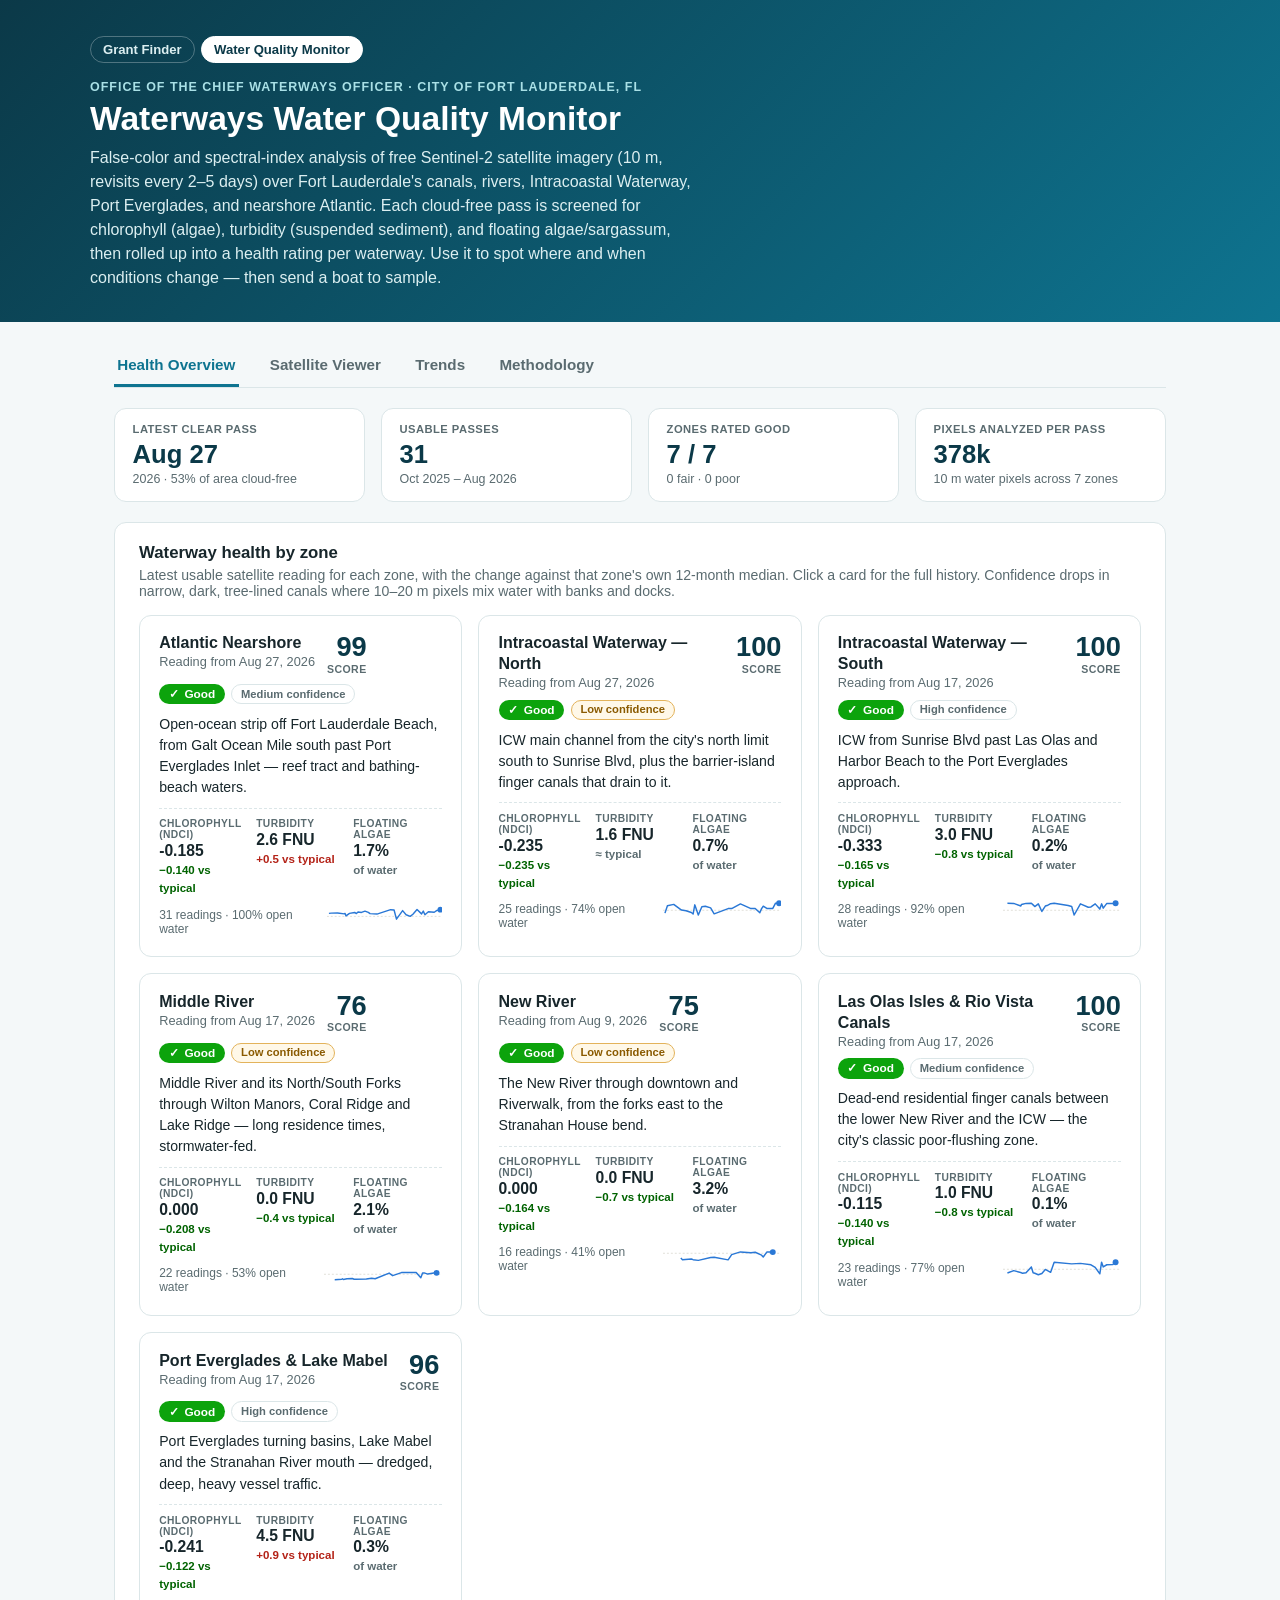
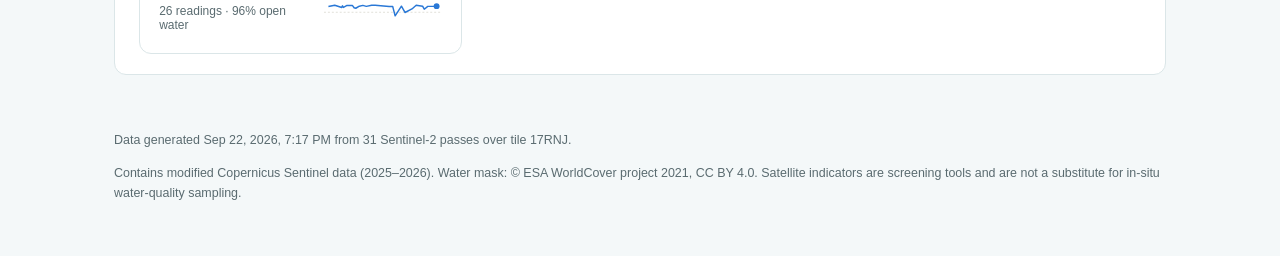
==== water-quality.html @ 7f7314ee "Add satellite water quality monitor for Fort Lauderdale waterways New water-quality.html page (linke" ====
<!DOCTYPE html>
<html lang="en">
<head>
<meta charset="UTF-8" />
<meta name="viewport" content="width=device-width, initial-scale=1.0" />
<title>Fort Lauderdale Water Quality Monitor</title>
<link rel="stylesheet" href="styles.css" />
<link rel="stylesheet" href="wq.css" />
</head>
<body>
<header class="hero">
  <div class="hero-inner">
    <nav class="site-nav">
      <a href="index.html">Grant Finder</a>
      <a href="water-quality.html" class="active">Water Quality Monitor</a>
    </nav>
    <div class="eyebrow">Office of the Chief Waterways Officer · City of Fort Lauderdale, FL</div>
    <h1>Waterways Water Quality Monitor</h1>
    <p>
      False-color and spectral-index analysis of free Sentinel-2 satellite imagery (10 m,
      revisits every 2–5 days) over Fort Lauderdale's canals, rivers, Intracoastal Waterway,
      Port Everglades, and nearshore Atlantic. Each cloud-free pass is screened for
      chlorophyll (algae), turbidity (suspended sediment), and floating algae/sargassum,
      then rolled up into a health rating per waterway. Use it to spot where and when
      conditions change — then send a boat to sample.
    </p>
  </div>
</header>

<main>
  <nav class="tabs" id="tab-nav">
    <button class="tab-btn active" data-tab="overview">Health Overview</button>
    <button class="tab-btn" data-tab="viewer">Satellite Viewer</button>
    <button class="tab-btn" data-tab="trends">Trends</button>
    <button class="tab-btn" data-tab="method">Methodology</button>
  </nav>

  <section id="tab-panel-overview" class="tab-panel">
    <div id="stat-row" class="stat-row"></div>
    <section class="panel">
      <h2>Waterway health by zone</h2>
      <p class="hint">
        Latest usable satellite reading for each zone, with the change against that zone's
        own 12-month median. Click a card for the full history. Confidence drops in narrow,
        dark, tree-lined canals where 10–20 m pixels mix water with banks and docks.
      </p>
      <div id="zone-grid"></div>
    </section>
  </section>

  <section id="tab-panel-viewer" class="tab-panel" hidden>
    <section class="panel">
      <div class="viewer-controls">
        <label class="ctl">
          <span class="meta-label">Image date</span>
          <select id="date-select"></select>
        </label>
        <label class="ctl-check">
          <input type="checkbox" id="zones-toggle" checked /> Show zone outlines
        </label>
      </div>
      <div id="layer-chips" class="layer-chips"></div>
      <p id="layer-desc" class="hint"></p>
      <div class="viewer-layout">
        <div id="map-frame" class="map-frame">
          <div id="map-inner" class="map-inner">
            <img id="map-img" alt="Sentinel-2 image of Fort Lauderdale" draggable="false" />
            <svg id="map-zones" class="map-zones"></svg>
          </div>
          <div class="zoom-ctl">
            <button id="zoom-in" aria-label="Zoom in">+</button>
            <button id="zoom-out" aria-label="Zoom out">&minus;</button>
            <button id="zoom-reset" aria-label="Reset view">&#8634;</button>
          </div>
          <div id="map-tip" class="map-tip" hidden></div>
        </div>
        <aside class="viewer-side">
          <div id="legend"></div>
          <div id="scene-zones"></div>
        </aside>
      </div>
    </section>
  </section>

  <section id="tab-panel-trends" class="tab-panel" hidden>
    <section class="panel">
      <div class="viewer-controls">
        <label class="ctl">
          <span class="meta-label">Metric</span>
          <select id="metric-select">
            <option value="score">Health score (0–100)</option>
            <option value="ndci">Chlorophyll index (NDCI)</option>
            <option value="turb">Turbidity (FNU)</option>
            <option value="fai_pct">Floating algae (% of water)</option>
          </select>
        </label>
        <label class="ctl">
          <span class="meta-label">Highlight zone</span>
          <select id="zone-select"></select>
        </label>
      </div>
      <div id="trend-chart" class="trend-chart"></div>
      <p class="hint" id="trend-note"></p>
      <details class="table-toggle">
        <summary>Show as table</summary>
        <div id="trend-table"></div>
      </details>
    </section>
  </section>

  <section id="tab-panel-method" class="tab-panel" hidden>
    <section class="panel method">
      <h2>How this works</h2>
      <ol>
        <li>
          <strong>Imagery.</strong> Sentinel-2 Level-2A surface reflectance (ESA Copernicus),
          MGRS tile 17RNJ, read directly from the public AWS Open Data bucket
          (<code>s3://sentinel-cogs</code>). Only passes where at least half the study area
          is cloud-free are used; clouds and cloud shadows are buffered by ~100 m because
          haze at cloud edges reads as turbid water.
        </li>
        <li>
          <strong>Where the water is.</strong> ESA WorldCover 2021 (10 m) permanent-water
          class, shrunk by one pixel to drop mixed bank/dock pixels. Each pass then rejects
          boats, bridges and sun glint (bright shortwave-infrared), and pixels where the
          atmospheric correction clipped red to zero — common in the darkest tannic canals.
        </li>
        <li>
          <strong>Atmospheric residual.</strong> The standard correction (Sen2Cor) is built
          for land and leaves a small haze offset over water. Each pass subtracts the darkest
          1% of deep offshore water in the red, red-edge, NIR and SWIR bands
          (dark-object subtraction), where true water-leaving signal is essentially zero.
        </li>
        <li>
          <strong>Zones.</strong> Seven waterway zones are scored separately, using the median
          of every valid water pixel inside each.
        </li>
      </ol>

      <h2>False-color composites</h2>
      <div id="method-layers" class="method-grid"></div>

      <h2>Indicators &amp; health score</h2>
      <table class="method-table">
        <thead><tr><th>Indicator</th><th>Formula (Sentinel-2 bands)</th><th>Good</th><th>Poor</th><th>Weight</th></tr></thead>
        <tbody>
          <tr><td>Chlorophyll-a proxy — NDCI<br><span class="cite">Mishra &amp; Mishra 2012</span></td><td><code>(B5 − B4) / (B5 + B4)</code></td><td>≤ −0.10 (≈7 µg/L)</td><td>≥ +0.10 (≈25 µg/L)</td><td>45%</td></tr>
          <tr><td>Turbidity (FNU)<br><span class="cite">Dogliotti et al. 2015</span></td><td><code>228.1·ρ / (1 − ρ/0.1641)</code>, ρ = B4</td><td>≤ 3</td><td>≥ 20</td><td>40%</td></tr>
          <tr><td>Floating algae / sargassum — FAI<br><span class="cite">Hu 2009</span></td><td><code>B8 − [B4 + (B11 − B4)·(833−665)/(1610−665)]</code>, share of water &gt; 0.01</td><td>≤ 1%</td><td>≥ 15%</td><td>15%</td></tr>
        </tbody>
      </table>
      <p>
        Each indicator scales linearly from 100 (good) to 0 (poor); the weighted sum is the
        health score. <span class="status-inline good">Good ≥ 70</span>
        <span class="status-inline fair">Fair 45–69</span>
        <span class="status-inline poor">Poor &lt; 45</span>. For regulatory context, Florida's
        Class III surface-water turbidity standard is 29 NTU above natural background
        (Rule 62-302.530, F.A.C.); NOAA's estuarine eutrophication assessment treats
        chlorophyll-a above 20 µg/L as high. The approximate chlorophyll-a equivalents use Mishra &amp; Mishra's NDCI curve, which was fitted in productive, turbid waters — treat them as rough.
      </p>

      <h2>Limits — read before acting on a number</h2>
      <ul>
        <li>
          These are <strong>remote-sensing screening indicators, not lab measurements</strong>.
          They are uncalibrated against local sampling; the index-to-concentration relationships
          were developed elsewhere. Use them to decide where and when to sample, and compare
          against Broward County's ambient water-quality monitoring before drawing conclusions.
        </li>
        <li>
          <strong>Narrow canals are hard.</strong> Middle River, New River and many finger canals
          are 20–60 m wide, i.e. 2–6 pixels. Bank vegetation, docks, boats and shade leak into
          those pixels, and the red-edge band is 20 m. These zones carry a confidence rating;
          treat "low" as "look at the imagery, don't trust the score."
        </li>
        <li>
          <strong>Shallow, clear water</strong> (nearshore reef, sand flats) reflects the bottom,
          which can read as turbidity. Dark tannic water (dissolved organic matter from runoff)
          absorbs light and can read as <em>low</em> turbidity even when it isn't.
        </li>
        <li>
          <strong>Bacteria (enterococci), dissolved oxygen, and nutrients are invisible from
          orbit.</strong> Swim advisories and fish-kill risk still need field data.
        </li>
        <li>Rainy-season cloud cover (June–October) leaves long gaps between usable passes.</li>
      </ul>

      <h2>Refreshing the data</h2>
      <p>
        Everything on this page is produced by <code>scripts/wq_pipeline.py</code> (Python:
        rasterio, numpy, pillow, pyproj), which writes <code>wq-data.js</code> and the images in
        <code>wq/img/</code>. A scheduled GitHub Action re-runs it weekly. No accounts or API keys
        are needed.
      </p>
    </section>
  </section>
</main>

<div id="zone-modal" class="modal-overlay" hidden>
  <div class="modal-panel" role="dialog" aria-modal="true">
    <button id="modal-close" class="modal-close" aria-label="Close">&times;</button>
    <div id="modal-body"></div>
  </div>
</div>

<footer>
  <p id="data-footer"></p>
  <p>
    Contains modified Copernicus Sentinel data (2025–2026). Water mask: © ESA WorldCover project 2021, CC BY 4.0. Satellite indicators
    are screening tools and are not a substitute for in-situ water-quality sampling.
  </p>
</footer>

<script src="wq-data.js"></script>
<script src="wq.js"></script>
</body>
</html>
---- styles.css ----
:root {
  --navy: #0b3948;
  --teal: #0e7490;
  --aqua: #14b8a6;
  --bg: #f4f8f9;
  --card-bg: #ffffff;
  --text: #17262b;
  --text-muted: #5a6b70;
  --border: #dbe6e8;
}

* { box-sizing: border-box; }

body {
  margin: 0;
  font-family: -apple-system, BlinkMacSystemFont, "Segoe UI", Roboto, Helvetica, Arial, sans-serif;
  background: var(--bg);
  color: var(--text);
}

header.hero {
  background: linear-gradient(135deg, var(--navy), var(--teal));
  color: #fff;
  padding: 2.25rem 1.5rem 2rem;
}

.hero-inner {
  max-width: 1100px;
  margin: 0 auto;
}

.site-nav {
  display: flex;
  flex-wrap: wrap;
  gap: 0.4rem;
  margin-bottom: 1.1rem;
}

.site-nav a {
  color: #dceff1;
  text-decoration: none;
  font-size: 0.82rem;
  font-weight: 600;
  padding: 0.3rem 0.75rem;
  border: 1px solid rgba(255, 255, 255, 0.28);
  border-radius: 999px;
}

.site-nav a:hover {
  background: rgba(255, 255, 255, 0.12);
}

.site-nav a.active {
  background: #fff;
  color: var(--navy);
  border-color: #fff;
}

.hero-inner .eyebrow {
  text-transform: uppercase;
  letter-spacing: 0.08em;
  font-size: 0.78rem;
  color: #a9e0e6;
  font-weight: 600;
}

.hero-inner h1 {
  margin: 0.35rem 0 0.5rem;
  font-size: clamp(1.5rem, 3vw, 2.1rem);
}

.hero-inner p {
  margin: 0;
  max-width: 68ch;
  color: #dceff1;
  line-height: 1.5;
}

main {
  max-width: 1100px;
  margin: 0 auto;
  padding: 1.5rem;
}

.tabs {
  display: flex;
  gap: 0.5rem;
  margin-bottom: 1.25rem;
  border-bottom: 1px solid var(--border);
}

.tab-btn {
  background: none;
  border: none;
  border-bottom: 3px solid transparent;
  padding: 0.65rem 0.2rem;
  margin-right: 1.25rem;
  font-size: 0.95rem;
  font-weight: 700;
  color: var(--text-muted);
  cursor: pointer;
}

.tab-btn:hover {
  color: var(--navy);
}

.tab-btn.active {
  color: var(--teal);
  border-bottom-color: var(--teal);
}

.panel {
  background: var(--card-bg);
  border: 1px solid var(--border);
  border-radius: 12px;
  padding: 1.25rem 1.5rem;
  margin-bottom: 1.25rem;
}

.panel h2 {
  margin: 0 0 0.25rem;
  font-size: 1.05rem;
}

.panel .hint {
  margin: 0 0 1rem;
  color: var(--text-muted);
  font-size: 0.88rem;
}

.controls-row {
  display: flex;
  flex-wrap: wrap;
  gap: 0.75rem;
  align-items: center;
  margin-bottom: 1rem;
}

#search {
  flex: 1 1 240px;
  padding: 0.55rem 0.8rem;
  border: 1px solid var(--border);
  border-radius: 8px;
  font-size: 0.92rem;
}

#sort {
  padding: 0.55rem 0.8rem;
  border: 1px solid var(--border);
  border-radius: 8px;
  font-size: 0.9rem;
  background: #fff;
}

#category-chips,
#level-chips {
  display: flex;
  flex-wrap: wrap;
  gap: 0.5rem;
  margin-bottom: 0.6rem;
}

#level-chips {
  margin-bottom: 1rem;
}

.chip {
  border: 1px solid var(--border);
  background: #fff;
  border-radius: 999px;
  padding: 0.4rem 0.85rem;
  font-size: 0.83rem;
  cursor: pointer;
  color: var(--text);
}

.chip.active {
  background: var(--chip-color, var(--teal));
  border-color: var(--chip-color, var(--teal));
  color: #fff;
  font-weight: 600;
}

#result-count {
  color: var(--text-muted);
  font-size: 0.85rem;
  margin: 0 0 0.75rem;
}

#grid {
  display: grid;
  grid-template-columns: repeat(auto-fill, minmax(340px, 1fr));
  gap: 1rem;
}

.card {
  background: var(--card-bg);
  border: 1px solid var(--border);
  border-radius: 12px;
  padding: 1.1rem 1.2rem 1.3rem;
  display: flex;
  flex-direction: column;
  gap: 0.6rem;
}

.card-top {
  display: grid;
  grid-template-columns: 1fr;
  gap: 0.4rem;
  align-items: start;
}

.card-headline h3 {
  margin: 0 0 0.15rem;
  font-size: 1.02rem;
  line-height: 1.3;
}

.agency {
  font-size: 0.8rem;
  color: var(--text-muted);
}

.level {
  font-style: italic;
}

.status-pill {
  grid-column: 1 / -1;
  justify-self: start;
  color: #fff;
  font-size: 0.72rem;
  font-weight: 700;
  padding: 0.22rem 0.6rem;
  border-radius: 999px;
  margin-top: 0.25rem;
}

.level-pill {
  grid-column: 1 / -1;
  justify-self: start;
  background: #fff;
  border: 1px solid;
  font-size: 0.68rem;
  font-weight: 700;
  padding: 0.18rem 0.55rem;
  border-radius: 999px;
}

.summary {
  margin: 0;
  font-size: 0.88rem;
  line-height: 1.5;
  color: var(--text);
}

.why-fit {
  background: #eef8f7;
  border-left: 3px solid var(--aqua);
  padding: 0.5rem 0.7rem;
  font-size: 0.83rem;
  line-height: 1.45;
  border-radius: 0 6px 6px 0;
}

.meta-grid {
  display: grid;
  grid-template-columns: 1fr 1fr;
  gap: 0.5rem 0.8rem;
  font-size: 0.8rem;
}

.meta-label {
  display: block;
  font-weight: 700;
  color: var(--text-muted);
  font-size: 0.7rem;
  text-transform: uppercase;
  letter-spacing: 0.04em;
  margin-bottom: 0.1rem;
}

.deadline {
  font-size: 0.85rem;
  padding-top: 0.2rem;
  border-top: 1px dashed var(--border);
}

.deadline.rolling {
  color: #1a7f37;
  font-weight: 600;
}

.deadline.contact {
  color: #a15c00;
  font-weight: 600;
}

.deadline-note {
  font-size: 0.76rem;
  color: var(--text-muted);
  line-height: 1.4;
}

.tags {
  display: flex;
  flex-wrap: wrap;
  gap: 0.4rem;
}

.tag {
  font-size: 0.68rem;
  border: 1px solid;
  border-radius: 999px;
  padding: 0.15rem 0.5rem;
  font-weight: 600;
  letter-spacing: 0.01em;
}

.source-link {
  display: inline-block;
  align-self: flex-start;
  font-size: 0.82rem;
  font-weight: 700;
  color: #fff;
  background: var(--teal);
  text-decoration: none;
  padding: 0.4rem 0.75rem;
  border-radius: 6px;
  margin-bottom: 0.6rem;
}

.source-link:hover {
  background: var(--navy);
}

.empty {
  grid-column: 1 / -1;
  text-align: center;
  color: var(--text-muted);
  padding: 3rem 1rem;
}

footer {
  max-width: 1100px;
  margin: 0 auto;
  padding: 0 1.5rem 2.5rem;
  color: var(--text-muted);
  font-size: 0.78rem;
  line-height: 1.6;
}

@media (max-width: 480px) {
  .meta-grid { grid-template-columns: 1fr; }
}

/* --- Gantt / timeline tab --- */

#gantt-wrap {
  overflow-x: auto;
}

.gantt-svg {
  min-width: 720px;
  width: 100%;
  height: auto;
  font-family: inherit;
}

.gantt-row-label {
  font-size: 11px;
  fill: var(--text);
}

.gantt-month-label {
  font-size: 11px;
  fill: var(--text-muted);
}

.gantt-gridline {
  stroke: var(--border);
  stroke-width: 1;
}

.gantt-today-line {
  stroke: #d1394a;
  stroke-width: 1.5;
  stroke-dasharray: 4 3;
}

.gantt-today-label {
  font-size: 10px;
  fill: #d1394a;
  font-weight: 700;
}

.gantt-varies-label {
  font-size: 11px;
  font-style: italic;
  fill: var(--text-muted);
}

.gantt-bar {
  rx: 4;
  ry: 4;
}

.gantt-row {
  cursor: pointer;
}

.gantt-row:hover .gantt-row-label,
.gantt-row:focus-visible .gantt-row-label {
  text-decoration: underline;
  fill: var(--teal);
}

.gantt-row:hover .gantt-row-hit {
  fill: rgba(14, 116, 144, 0.06);
}

.gantt-legend {
  display: flex;
  flex-wrap: wrap;
  gap: 1rem;
  margin-top: 0.9rem;
  font-size: 0.78rem;
  color: var(--text-muted);
}

.gantt-legend-item {
  display: flex;
  align-items: center;
  gap: 0.4rem;
}

.gantt-legend-swatch {
  width: 18px;
  height: 10px;
  border-radius: 3px;
  display: inline-block;
  flex-shrink: 0;
}

#period-list {
  display: flex;
  flex-direction: column;
  gap: 0.6rem;
}

.period-row {
  display: grid;
  grid-template-columns: minmax(200px, 1fr) auto;
  gap: 0.3rem 1rem;
  align-items: baseline;
  padding: 0.6rem 0.75rem;
  border: 1px solid var(--border);
  border-radius: 8px;
  cursor: pointer;
}

.period-row:hover,
.period-row:focus-visible {
  border-color: var(--teal);
  background: #f0fafa;
  outline: none;
}

.period-row .period-name {
  font-weight: 700;
  font-size: 0.9rem;
}

.period-row .period-agency {
  font-size: 0.76rem;
  color: var(--text-muted);
  grid-column: 1 / -1;
}

.period-row .period-value {
  font-size: 0.82rem;
  text-align: right;
  white-space: nowrap;
}

.period-row .period-value.approx {
  color: #a15c00;
}

.period-type-badge {
  display: inline-block;
  font-size: 0.65rem;
  font-weight: 700;
  padding: 0.1rem 0.45rem;
  border-radius: 999px;
  margin-left: 0.4rem;
  vertical-align: middle;
}

/* --- Grant detail modal --- */

.modal-overlay {
  position: fixed;
  inset: 0;
  background: rgba(11, 57, 72, 0.55);
  display: flex;
  align-items: flex-start;
  justify-content: center;
  padding: 4vh 1rem;
  overflow-y: auto;
  z-index: 1000;
}

.modal-overlay[hidden] {
  display: none;
}

.modal-panel {
  background: var(--card-bg);
  border-radius: 12px;
  max-width: 640px;
  width: 100%;
  padding: 1.5rem 1.5rem 1.75rem;
  position: relative;
  box-shadow: 0 20px 50px rgba(0, 0, 0, 0.3);
}

.modal-panel .card-top,
.modal-panel .summary,
.modal-panel .why-fit,
.modal-panel .meta-grid,
.modal-panel .deadline,
.modal-panel .deadline-note,
.modal-panel .tags,
.modal-panel .source-link {
  margin-bottom: 0.7rem;
}

.modal-panel > div > *:first-child {
  margin-top: 0;
}

.modal-close {
  position: absolute;
  top: 0.6rem;
  right: 0.75rem;
  background: none;
  border: none;
  font-size: 1.6rem;
  line-height: 1;
  color: var(--text-muted);
  cursor: pointer;
  padding: 0.25rem;
}

.modal-close:hover {
  color: var(--navy);
}
---- wq.css ----
/* Water Quality Monitor — builds on styles.css */

:root {
  --good: #0ca30c;
  --fair: #fab219;
  --poor: #d03b3b;
  --nodata: #898781;
  --series-1: #2a78d6;
  --context: #c3c2b7;
  --grid: #e1e0d9;
}

.tab-panel[hidden] { display: none; }

/* --- stat row --- */

.stat-row {
  display: grid;
  grid-template-columns: repeat(auto-fit, minmax(170px, 1fr));
  gap: 1rem;
  margin-bottom: 1.25rem;
}

.stat {
  background: var(--card-bg);
  border: 1px solid var(--border);
  border-radius: 12px;
  padding: 0.9rem 1.1rem;
}

.stat .meta-label { margin-bottom: 0.3rem; }

.stat-value {
  font-size: 1.6rem;
  font-weight: 700;
  color: var(--navy);
  line-height: 1.15;
}

.stat-sub {
  font-size: 0.78rem;
  color: var(--text-muted);
  margin-top: 0.2rem;
}

/* --- zone cards --- */

#zone-grid {
  display: grid;
  grid-template-columns: repeat(auto-fill, minmax(300px, 1fr));
  gap: 1rem;
}

.zone-card {
  cursor: pointer;
  text-align: left;
  font: inherit;
  color: inherit;
}

.zone-card:hover,
.zone-card:focus-visible {
  border-color: var(--teal);
  box-shadow: 0 2px 10px rgba(14, 116, 144, 0.12);
  outline: none;
}

.zone-head {
  display: flex;
  justify-content: space-between;
  align-items: flex-start;
  gap: 0.75rem;
}

.zone-head h3 {
  margin: 0;
  font-size: 1rem;
  line-height: 1.3;
}

.zone-score {
  font-size: 1.7rem;
  font-weight: 700;
  line-height: 1;
  color: var(--navy);
  text-align: right;
}

.zone-score small {
  display: block;
  font-size: 0.66rem;
  font-weight: 600;
  color: var(--text-muted);
  text-transform: uppercase;
  letter-spacing: 0.04em;
  margin-top: 0.2rem;
}

.pill-row {
  display: flex;
  flex-wrap: wrap;
  gap: 0.4rem;
}

.status-badge {
  display: inline-flex;
  align-items: center;
  gap: 0.35rem;
  font-size: 0.74rem;
  font-weight: 700;
  padding: 0.2rem 0.6rem;
  border-radius: 999px;
  color: #fff;
  background: var(--nodata);
  white-space: nowrap;
}

.status-badge.good { background: var(--good); }
.status-badge.fair { background: var(--fair); color: #3d2a00; }
.status-badge.poor { background: var(--poor); }

.conf-badge {
  font-size: 0.7rem;
  font-weight: 700;
  padding: 0.18rem 0.55rem;
  border-radius: 999px;
  border: 1px solid var(--border);
  color: var(--text-muted);
  background: #fff;
}

.conf-badge.low { border-color: #e3b35b; color: #8a5a00; background: #fff8e8; }

.metric-grid {
  display: grid;
  grid-template-columns: repeat(3, 1fr);
  gap: 0.5rem;
  border-top: 1px dashed var(--border);
  padding-top: 0.6rem;
}

.metric .meta-label { font-size: 0.64rem; }

.metric-val {
  font-size: 0.98rem;
  font-weight: 700;
  font-variant-numeric: tabular-nums;
}

.delta {
  font-size: 0.72rem;
  font-weight: 600;
  color: var(--text-muted);
}

.delta.worse { color: #b42318; }
.delta.better { color: #006300; }

.zone-foot {
  display: flex;
  justify-content: space-between;
  align-items: flex-end;
  gap: 0.5rem;
  font-size: 0.75rem;
  color: var(--text-muted);
}

.spark { display: block; }

/* --- viewer --- */

.viewer-controls {
  display: flex;
  flex-wrap: wrap;
  gap: 1rem;
  align-items: flex-end;
  margin-bottom: 0.9rem;
}

.ctl select {
  display: block;
  padding: 0.5rem 0.75rem;
  border: 1px solid var(--border);
  border-radius: 8px;
  font-size: 0.9rem;
  background: #fff;
  min-width: 220px;
}

.ctl-check {
  font-size: 0.85rem;
  display: flex;
  align-items: center;
  gap: 0.4rem;
  padding-bottom: 0.55rem;
}

.layer-chips {
  display: flex;
  flex-wrap: wrap;
  gap: 0.5rem;
  margin-bottom: 0.5rem;
}

.viewer-layout {
  display: grid;
  grid-template-columns: minmax(0, 1fr) 280px;
  gap: 1.25rem;
  align-items: start;
}

@media (max-width: 860px) {
  .viewer-layout { grid-template-columns: 1fr; }
}

.map-frame {
  position: relative;
  overflow: hidden;
  border-radius: 10px;
  border: 1px solid var(--border);
  background: #0b1a1f;
  aspect-ratio: 1410 / 1670;
  max-height: 78vh;
  margin: 0 auto;
  width: 100%;
  cursor: grab;
  touch-action: none;
}

.map-frame.dragging { cursor: grabbing; }

.map-inner {
  position: absolute;
  inset: 0;
  transform-origin: 0 0;
}

.map-inner img,
.map-zones {
  position: absolute;
  inset: 0;
  width: 100%;
  height: 100%;
  user-select: none;
}

.map-zones polygon {
  fill: rgba(255, 255, 255, 0);
  stroke: #fff;
  stroke-width: 2;
  stroke-dasharray: var(--dash, 6 4);
  vector-effect: non-scaling-stroke;
  cursor: pointer;
}

.map-zones polygon:hover,
.map-zones polygon.active {
  fill: rgba(255, 255, 255, 0.12);
  stroke: #ffe066;
  stroke-dasharray: none;
}

.map-zones text {
  fill: #fff;
  font-size: var(--label-size, 22px);
  font-weight: 700;
  paint-order: stroke;
  stroke: rgba(0, 0, 0, 0.75);
  stroke-width: var(--label-stroke, 4px);
  pointer-events: none;
}

.zoom-ctl {
  position: absolute;
  top: 0.6rem;
  right: 0.6rem;
  display: flex;
  flex-direction: column;
  gap: 0.3rem;
}

.zoom-ctl button {
  width: 32px;
  height: 32px;
  border-radius: 6px;
  border: none;
  background: rgba(255, 255, 255, 0.92);
  font-size: 1.1rem;
  font-weight: 700;
  color: var(--navy);
  cursor: pointer;
}

.map-tip {
  position: absolute;
  pointer-events: none;
  background: rgba(11, 57, 72, 0.94);
  color: #fff;
  font-size: 0.78rem;
  padding: 0.45rem 0.6rem;
  border-radius: 6px;
  max-width: 240px;
  line-height: 1.4;
}

.viewer-side h3 {
  font-size: 0.9rem;
  margin: 0 0 0.5rem;
}

.legend-bar {
  height: 12px;
  border-radius: 3px;
  margin: 0.3rem 0 0.2rem;
}

.legend-ticks {
  display: flex;
  justify-content: space-between;
  font-size: 0.72rem;
  color: var(--text-muted);
  font-variant-numeric: tabular-nums;
}

.legend-note {
  font-size: 0.76rem;
  color: var(--text-muted);
  line-height: 1.45;
  margin: 0.5rem 0 1rem;
}

.scene-zone-row {
  display: flex;
  justify-content: space-between;
  align-items: center;
  gap: 0.5rem;
  padding: 0.4rem 0.5rem;
  border-radius: 6px;
  font-size: 0.8rem;
  cursor: pointer;
}

.scene-zone-row:hover,
.scene-zone-row.active { background: #f0fafa; }

/* --- trends --- */

.trend-chart { position: relative; }

.trend-chart svg {
  width: 100%;
  height: auto;
  display: block;
  font-family: inherit;
}

.trend-chart .axis-label { font-size: 11px; fill: #898781; font-variant-numeric: tabular-nums; }
.trend-chart .gridline { stroke: var(--grid); stroke-width: 1; }
.trend-chart .baseline { stroke: #c3c2b7; stroke-width: 1; }
.trend-chart .band { opacity: 0.08; }
.trend-chart .ctx-line { fill: none; stroke: var(--context); stroke-width: 1.5; }
.trend-chart .focus-line { fill: none; stroke: var(--series-1); stroke-width: 2; }
.trend-chart .focus-dot { fill: var(--series-1); stroke: #fff; stroke-width: 2; }
.trend-chart .crosshair { stroke: #898781; stroke-width: 1; stroke-dasharray: 3 3; }
.trend-chart .direct-label { font-size: 12px; font-weight: 700; fill: var(--text); }

.chart-tip {
  position: absolute;
  pointer-events: none;
  background: #fff;
  border: 1px solid var(--border);
  box-shadow: 0 6px 20px rgba(0, 0, 0, 0.12);
  border-radius: 8px;
  padding: 0.5rem 0.65rem;
  font-size: 0.78rem;
  min-width: 190px;
}

.chart-tip .tip-date { font-weight: 700; margin-bottom: 0.3rem; }

.chart-tip .tip-row {
  display: flex;
  justify-content: space-between;
  gap: 1rem;
  font-variant-numeric: tabular-nums;
}

.chart-tip .tip-row.focus { font-weight: 700; }

.chart-legend {
  display: flex;
  flex-wrap: wrap;
  gap: 1rem;
  font-size: 0.78rem;
  color: var(--text-muted);
  margin: 0.2rem 0 0.6rem;
}

.chart-legend span { display: inline-flex; align-items: center; gap: 0.4rem; }
.chart-legend i { display: inline-block; width: 18px; height: 3px; border-radius: 2px; }

.table-toggle summary {
  cursor: pointer;
  font-size: 0.85rem;
  font-weight: 600;
  color: var(--teal);
}

.data-table {
  width: 100%;
  border-collapse: collapse;
  font-size: 0.78rem;
  margin-top: 0.6rem;
  font-variant-numeric: tabular-nums;
}

.data-table th,
.data-table td {
  border-bottom: 1px solid var(--border);
  padding: 0.35rem 0.45rem;
  text-align: right;
}

.data-table th:first-child,
.data-table td:first-child { text-align: left; }

.table-scroll { overflow-x: auto; }

/* --- methodology --- */

.method h2 { margin-top: 1.4rem; }
.method h2:first-child { margin-top: 0; }
.method li, .method p { font-size: 0.9rem; line-height: 1.55; }
.method li { margin-bottom: 0.4rem; }
.method code { background: #eef4f5; padding: 0.05rem 0.3rem; border-radius: 4px; font-size: 0.82rem; }
.cite { font-size: 0.74rem; color: var(--text-muted); }

.method-table {
  width: 100%;
  border-collapse: collapse;
  font-size: 0.84rem;
  margin: 0.4rem 0 0.8rem;
}

.method-table th,
.method-table td {
  text-align: left;
  border-bottom: 1px solid var(--border);
  padding: 0.5rem;
  vertical-align: top;
}

.method-grid {
  display: grid;
  grid-template-columns: repeat(auto-fill, minmax(240px, 1fr));
  gap: 0.75rem;
}

.method-grid .card { padding: 0.8rem 0.9rem; gap: 0.3rem; }
.method-grid h3 { margin: 0; font-size: 0.9rem; }
.method-grid .bands { font-size: 0.75rem; font-weight: 700; color: var(--teal); }
.method-grid p { margin: 0; font-size: 0.8rem; line-height: 1.45; }

.status-inline {
  display: inline-block;
  font-size: 0.75rem;
  font-weight: 700;
  padding: 0.05rem 0.5rem;
  border-radius: 999px;
  color: #fff;
}

.status-inline.good { background: var(--good); }
.status-inline.fair { background: var(--fair); color: #3d2a00; }
.status-inline.poor { background: var(--poor); }

/* modal extras */
.modal-panel h3 { margin: 0 0 0.3rem; }
.modal-panel .zone-desc { font-size: 0.88rem; line-height: 1.5; margin: 0.4rem 0 0.8rem; }

@media (max-width: 480px) {
  main { padding: 1rem; }
  .tabs { overflow-x: auto; }
  .tab-btn { margin-right: 0.4rem; white-space: nowrap; }
  .metric-grid { grid-template-columns: 1fr 1fr; }
  .ctl select { min-width: 0; width: 100%; }
  .ctl { flex: 1 1 100%; }
}

.scene-zone-row > span:last-child { white-space: nowrap; }
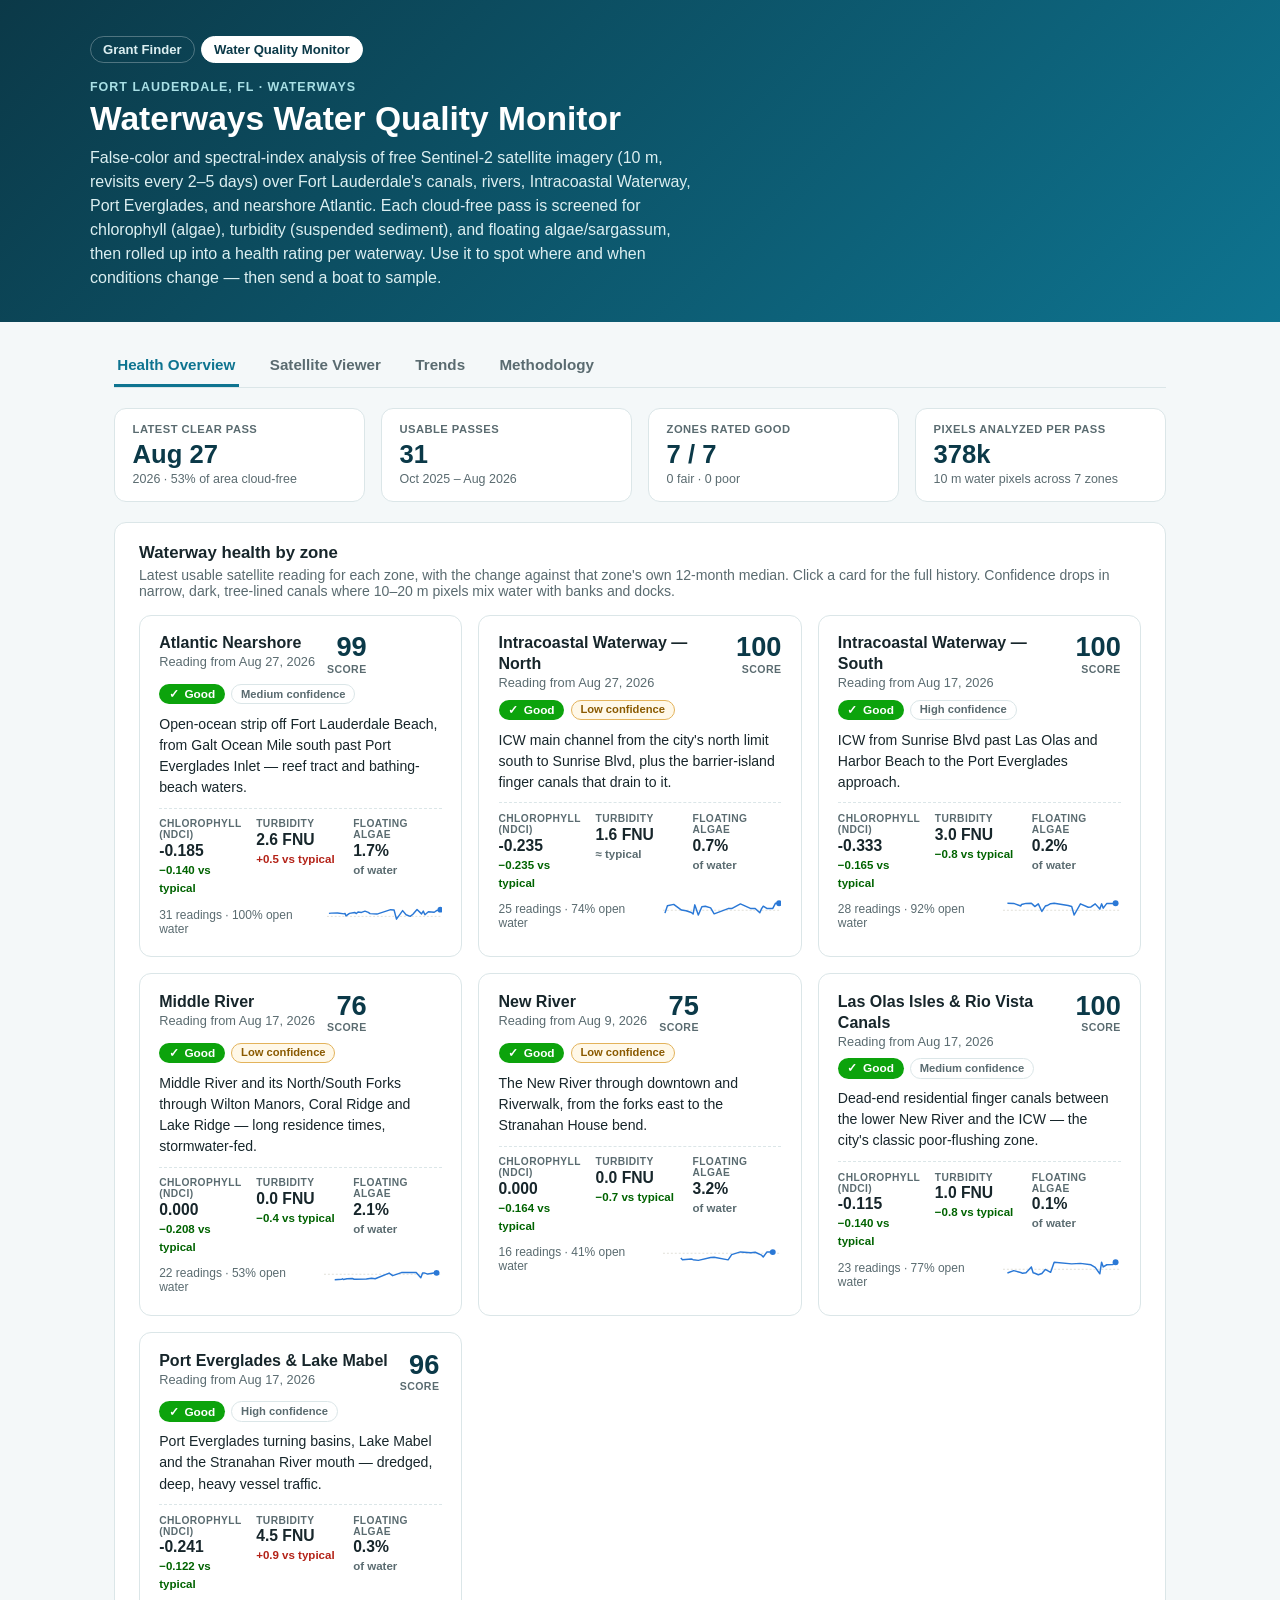
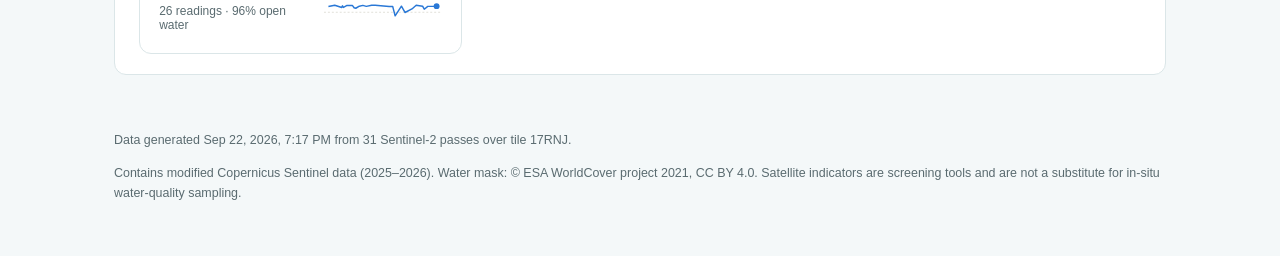
==== commit 9586e3d1: "Prepare site for GitHub Pages hosting - Use neutral 'Fort Lauderdale, FL · Waterways' header on both" ====
--- a/water-quality.html
+++ b/water-quality.html
@@ -14,7 +14,7 @@
       <a href="index.html">Grant Finder</a>
       <a href="water-quality.html" class="active">Water Quality Monitor</a>
     </nav>
-    <div class="eyebrow">Office of the Chief Waterways Officer · City of Fort Lauderdale, FL</div>
+    <div class="eyebrow">Fort Lauderdale, FL · Waterways</div>
     <h1>Waterways Water Quality Monitor</h1>
     <p>
       False-color and spectral-index analysis of free Sentinel-2 satellite imagery (10 m,
